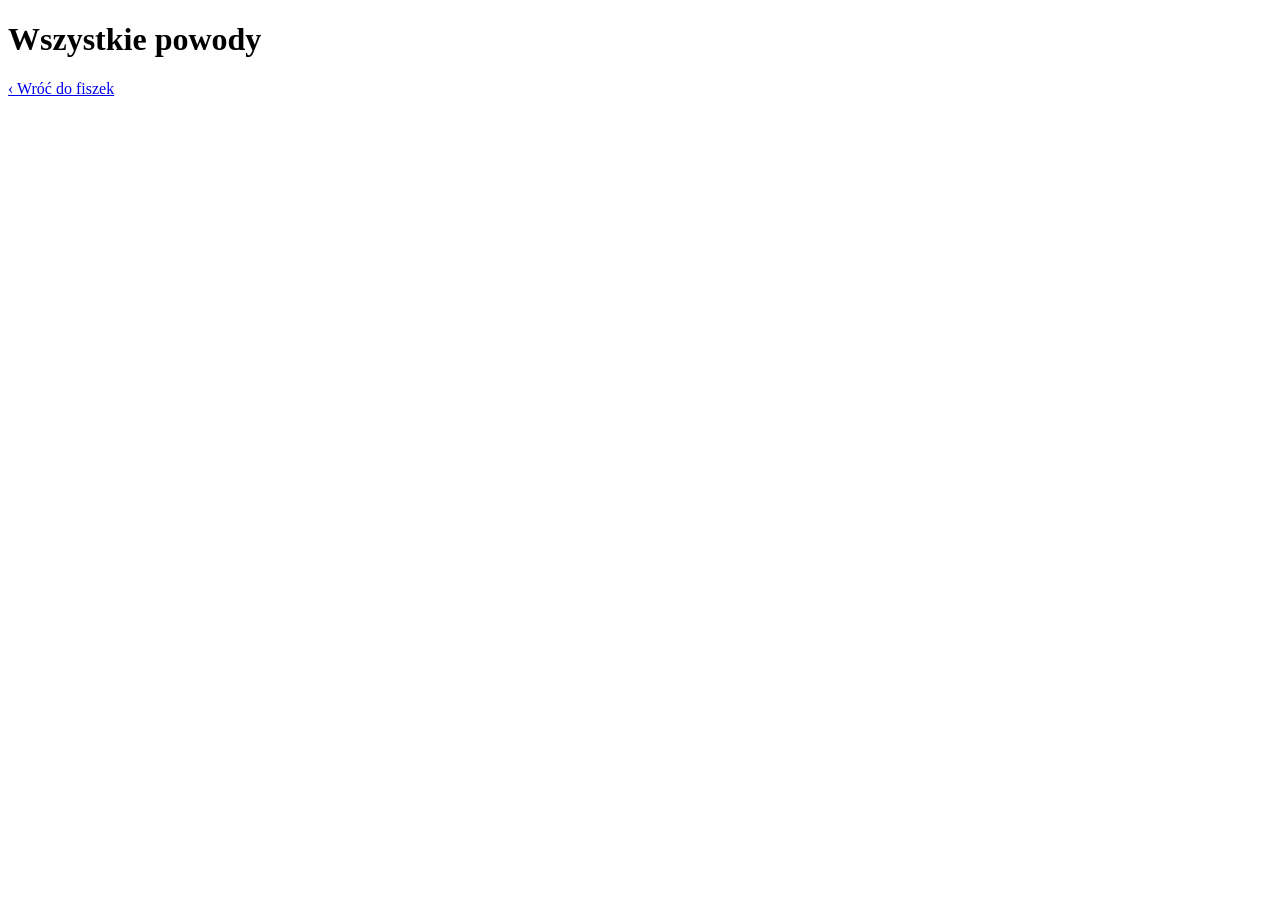
==== lista.html @ d86e1f1c "Add files via upload" ====
<!DOCTYPE html>
<html lang="pl">
<head>
  <meta charset="UTF-8">
  <meta name="viewport" content="width=device-width, initial-scale=1">
  <title>Wszystkie powody – Kocham Cię, bo...</title>
  <link rel="preconnect" href="https://fonts.googleapis.com">
  <link rel="preconnect" href="https://fonts.gstatic.com" crossorigin>
  <link href="https://fonts.googleapis.com/css2?family=Nunito:wght@600;700;800;900&display=swap" rel="stylesheet">
  <link rel="stylesheet" href="css/style.css">
</head>
<body>
  <main class="wrap">
    <h1>Wszystkie powody</h1>
    <ul class="list" id="list"></ul>
    <a class="link" href="index.html">‹ Wróć do fiszek</a>
  </main>
  <script src="js/data.js"></script>
  <script>
    const list = document.getElementById("list");
    REASONS.forEach((t, i) => {
      const li = document.createElement("li");
      li.className = "tile";
      li.innerHTML = '<div class="ph"><img alt="Zdjęcie ' + (i + 1) + '"></div><p><span><b>Kocham Cię, bo</b> ' + t + '</span></p>';
      loadPhoto(li.querySelector("img"), i + 1);
      list.appendChild(li);
    });
  </script>
</body>
</html>
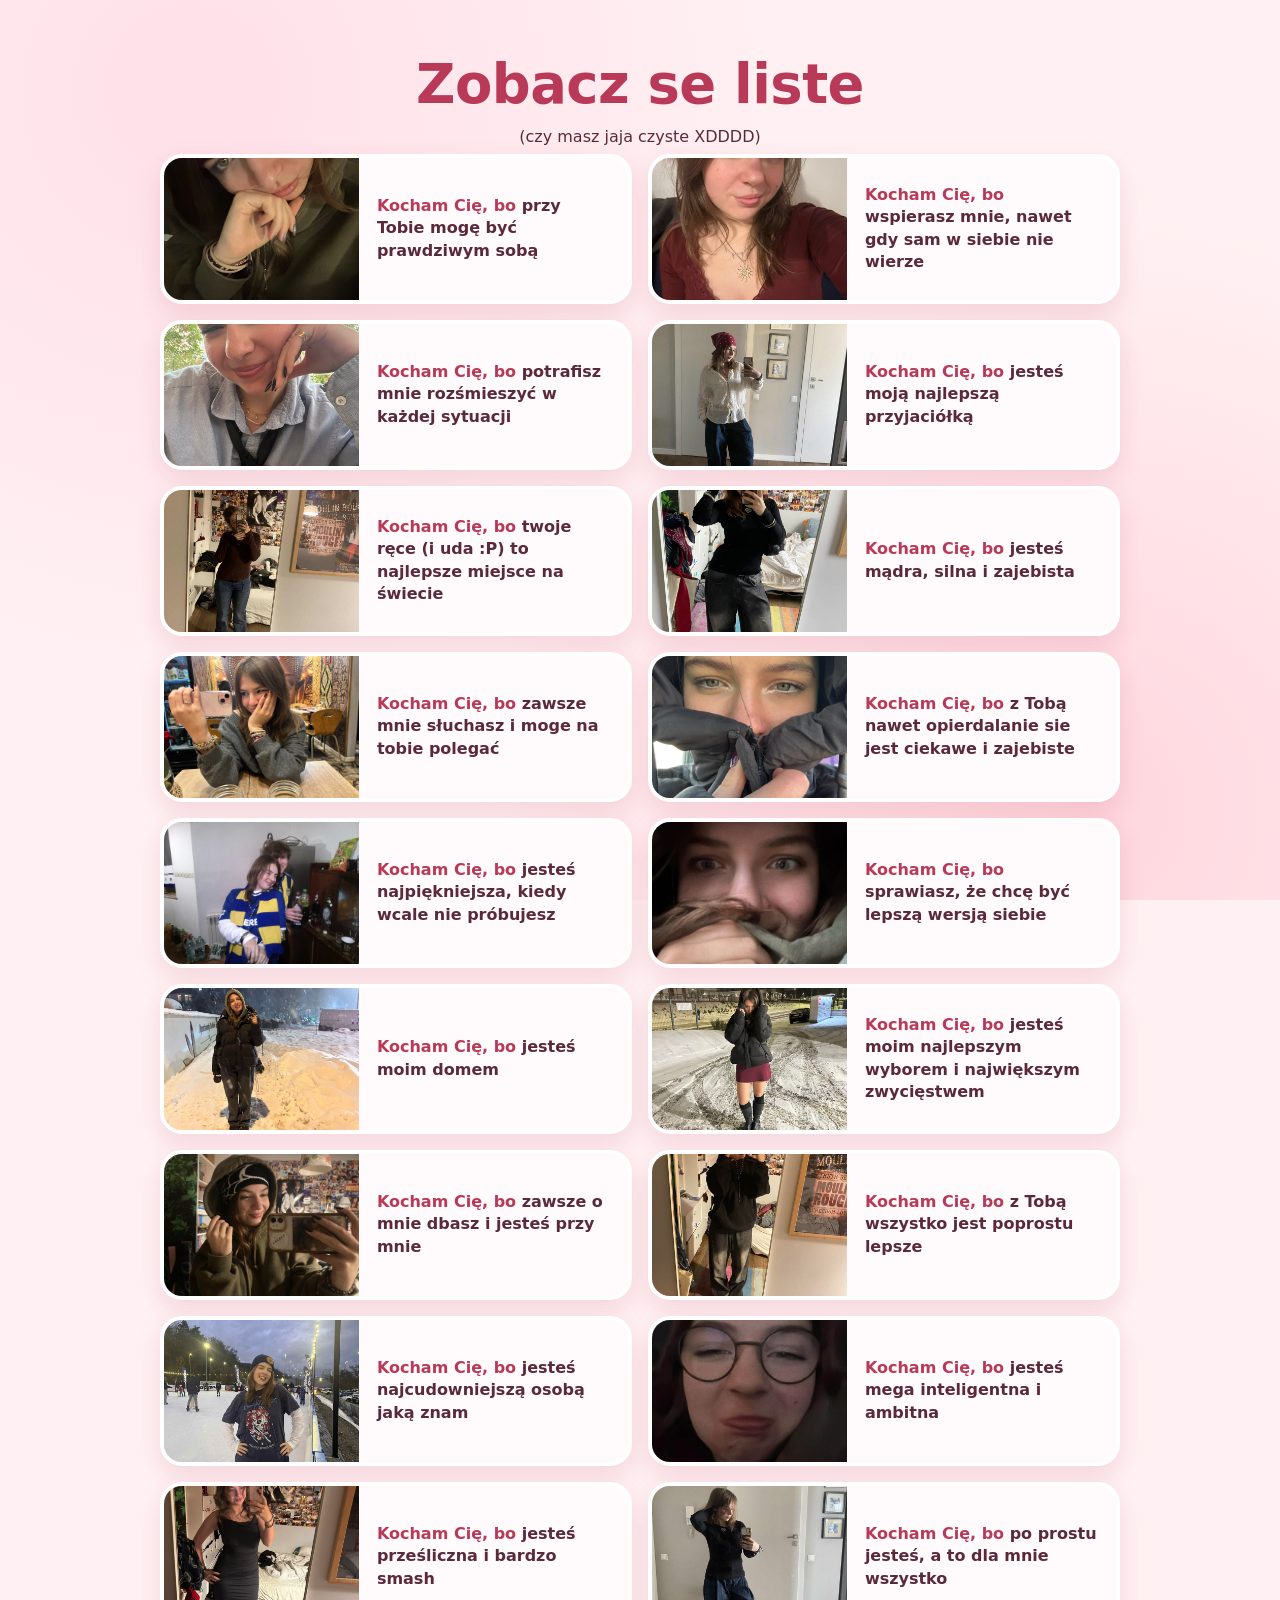
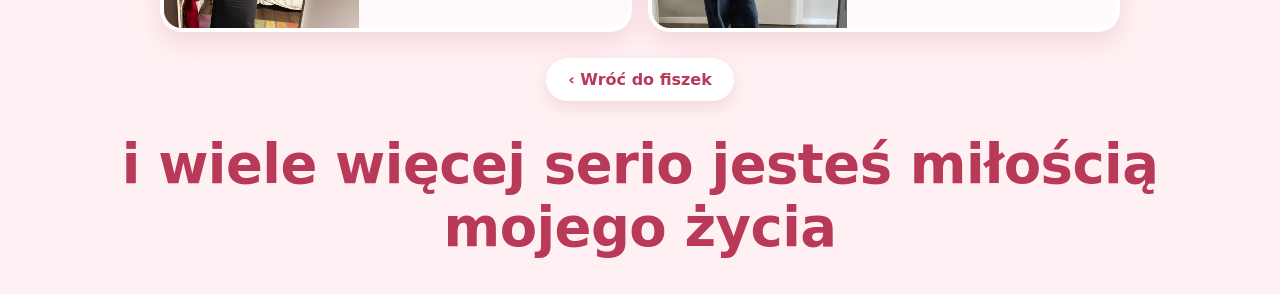
==== commit 8dd6ccef: "Update lista.html" ====
--- a/lista.html
+++ b/lista.html
@@ -3,7 +3,7 @@
 <head>
   <meta charset="UTF-8">
   <meta name="viewport" content="width=device-width, initial-scale=1">
-  <title>Wszystkie powody – Kocham Cię, bo...</title>
+  <title>Lista – Kocham Cię, bo...</title>
   <link rel="preconnect" href="https://fonts.googleapis.com">
   <link rel="preconnect" href="https://fonts.gstatic.com" crossorigin>
   <link href="https://fonts.googleapis.com/css2?family=Nunito:wght@600;700;800;900&display=swap" rel="stylesheet">
@@ -11,7 +11,8 @@
 </head>
 <body>
   <main class="wrap">
-    <h1>Wszystkie powody</h1>
+    <h1>Zobacz se liste</h1>
+    <a>(czy masz jaja czyste XDDDD)</a>
     <ul class="list" id="list"></ul>
     <a class="link" href="index.html">‹ Wróć do fiszek</a>
   </main>
@@ -26,5 +27,6 @@
       list.appendChild(li);
     });
   </script>
+  <h1>i wiele więcej serio jesteś miłością mojego życia</h1>
 </body>
 </html>
--- a/css/style.css
+++ b/css/style.css
@@ -0,0 +1,47 @@
+:root{
+  --bg:#fff1f3; --bg2:#ffe0e8; --rose:#f7b6c5; --red:#e5677f; --deep:#b83a58;
+  --ink:#5a2a3a; --card:#fffafb;
+}
+*{box-sizing:border-box}
+html,body{margin:0;min-height:100%}
+body{
+  font-family:"Nunito",system-ui,sans-serif; color:var(--ink);
+  background:radial-gradient(circle at 15% 10%,var(--bg2),transparent 45%),
+             radial-gradient(circle at 85% 90%,#ffd6de,transparent 45%),var(--bg);
+  background-attachment:fixed;
+  padding:max(20px,env(safe-area-inset-top)) 16px max(24px,env(safe-area-inset-bottom));
+}
+:focus-visible{outline:3px solid var(--red);outline-offset:3px}
+.wrap{max-width:960px;margin:0 auto;display:flex;flex-direction:column;align-items:center}
+h1{font-weight:900;font-size:clamp(2rem,7vw,3.4rem);color:var(--deep);margin:.6em 0 .2em;text-align:center;letter-spacing:-.01em}
+.sub{margin:0 0 1.2em;font-weight:600;opacity:.75;text-align:center}
+
+.stage{perspective:1200px;width:min(88vw,340px);aspect-ratio:3/4;touch-action:pan-y}
+.card{position:relative;width:100%;height:100%;transform-style:preserve-3d;transition:transform .6s cubic-bezier(.3,.8,.3,1);cursor:pointer;border:0;padding:0;background:none;font:inherit;color:inherit}
+.card.flipped{transform:rotateY(180deg)}
+.face{position:absolute;inset:0;backface-visibility:hidden;-webkit-backface-visibility:hidden;border-radius:28px;overflow:hidden;
+  background:var(--card);border:6px solid #fff;box-shadow:0 18px 40px rgba(184,58,88,.22)}
+.front img{width:100%;height:100%;object-fit:cover;display:block;position:relative;z-index:1}
+.front img.missing{visibility:hidden}
+.front::after{content:"❤";position:absolute;inset:0;display:grid;place-items:center;font-size:5rem;color:var(--rose);background:linear-gradient(160deg,#ffe0e8,#ffc9d5)}
+.front img{z-index:2}
+.front img.missing{z-index:0}
+.back{transform:rotateY(180deg);display:grid;place-items:center;padding:28px;text-align:center;
+  background:linear-gradient(160deg,#ffd6de,#ffeef1);font-size:clamp(1.25rem,5vw,1.55rem);font-weight:800;line-height:1.35;color:var(--deep)}
+.hint{margin-top:14px;font-size:.9rem;font-weight:600;opacity:.65;text-align:center}
+
+.controls{display:flex;align-items:center;gap:18px;margin-top:18px}
+.btn{font:inherit;font-weight:800;border:0;border-radius:999px;background:var(--red);color:#fff;width:52px;height:52px;font-size:1.4rem;cursor:pointer;box-shadow:0 6px 16px rgba(229,103,127,.4);transition:transform .15s}
+.btn:active{transform:scale(.92)}
+.count{font-weight:800;min-width:64px;text-align:center}
+.link{display:inline-block;margin-top:26px;padding:12px 22px;border-radius:999px;background:#fff;color:var(--deep);font-weight:800;text-decoration:none;box-shadow:0 6px 16px rgba(184,58,88,.15)}
+
+.list{list-style:none;padding:0;margin:8px 0 0;width:100%;display:grid;grid-template-columns:repeat(auto-fill,minmax(min(100%,420px),1fr));gap:16px}
+.tile{display:flex;background:var(--card);border-radius:22px;overflow:hidden;border:4px solid #fff;box-shadow:0 10px 24px rgba(184,58,88,.15);min-height:150px}
+.tile .ph{flex:0 0 42%;position:relative;background:linear-gradient(160deg,#ffe0e8,#ffc9d5)}
+.tile .ph::after{content:"❤";position:absolute;inset:0;display:grid;place-items:center;color:var(--rose);font-size:2.2rem}
+.tile .ph img{position:absolute;inset:0;width:100%;height:100%;object-fit:cover;z-index:1}
+.tile .ph img.missing{display:none}
+.tile p{margin:0;padding:18px;display:flex;align-items:center;font-weight:700;line-height:1.4}
+.tile p b{color:var(--deep);font-weight:900}
+@media (prefers-reduced-motion:reduce){.card{transition:none}}
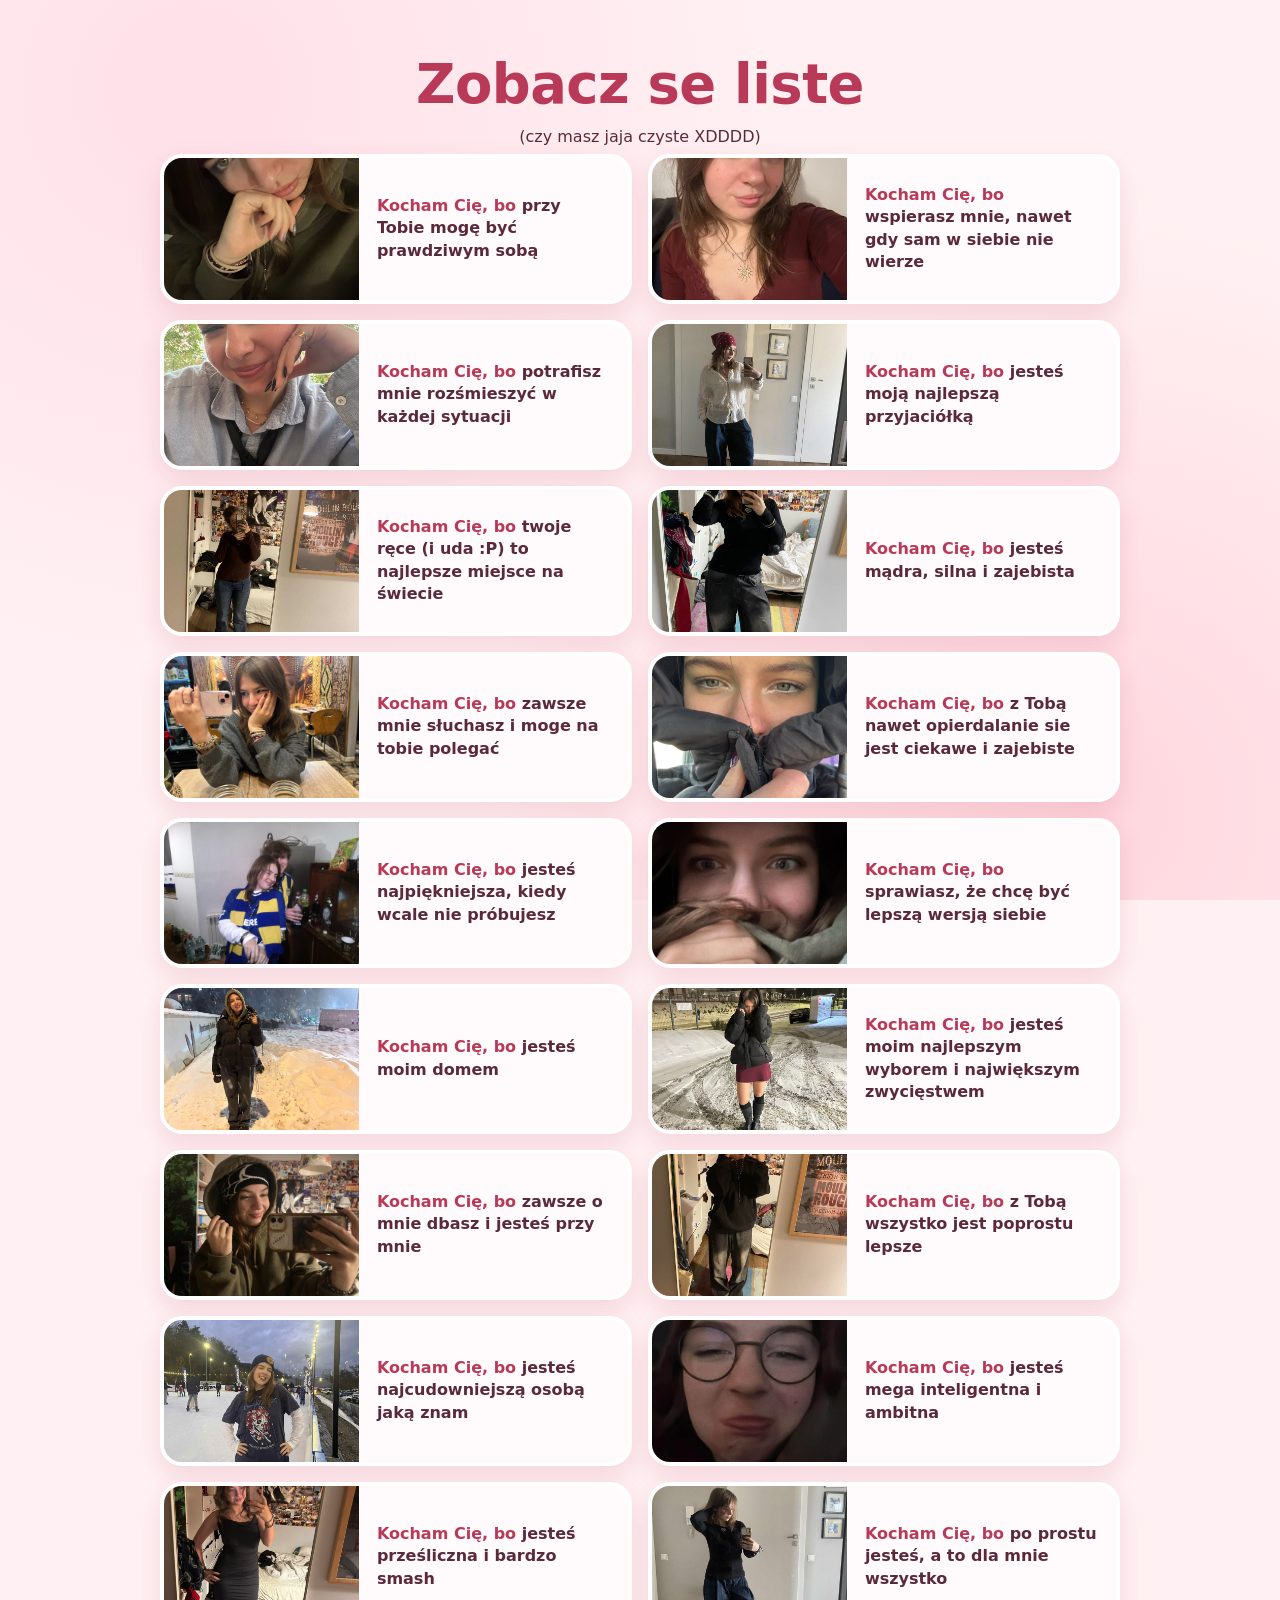
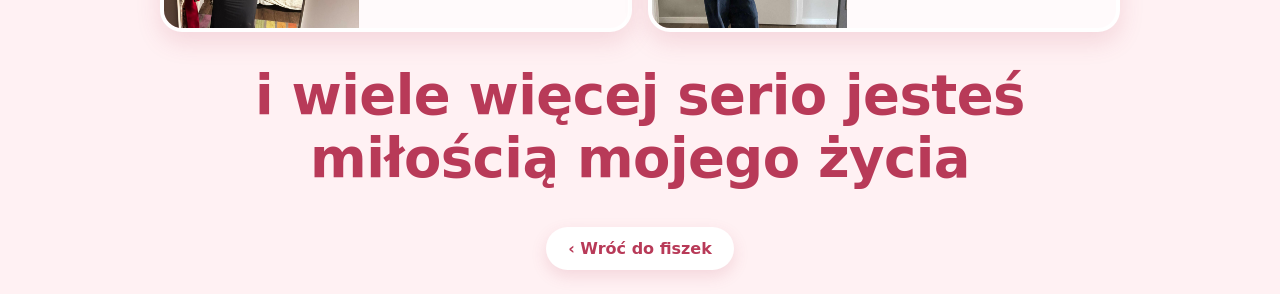
==== commit cb7dd3f7: "Update lista.html" ====
--- a/lista.html
+++ b/lista.html
@@ -14,6 +14,7 @@
     <h1>Zobacz se liste</h1>
     <a>(czy masz jaja czyste XDDDD)</a>
     <ul class="list" id="list"></ul>
+    <h1>i wiele więcej serio jesteś miłością mojego życia</h1>
     <a class="link" href="index.html">‹ Wróć do fiszek</a>
   </main>
   <script src="js/data.js"></script>
@@ -27,6 +28,5 @@
       list.appendChild(li);
     });
   </script>
-  <h1>i wiele więcej serio jesteś miłością mojego życia</h1>
 </body>
 </html>
